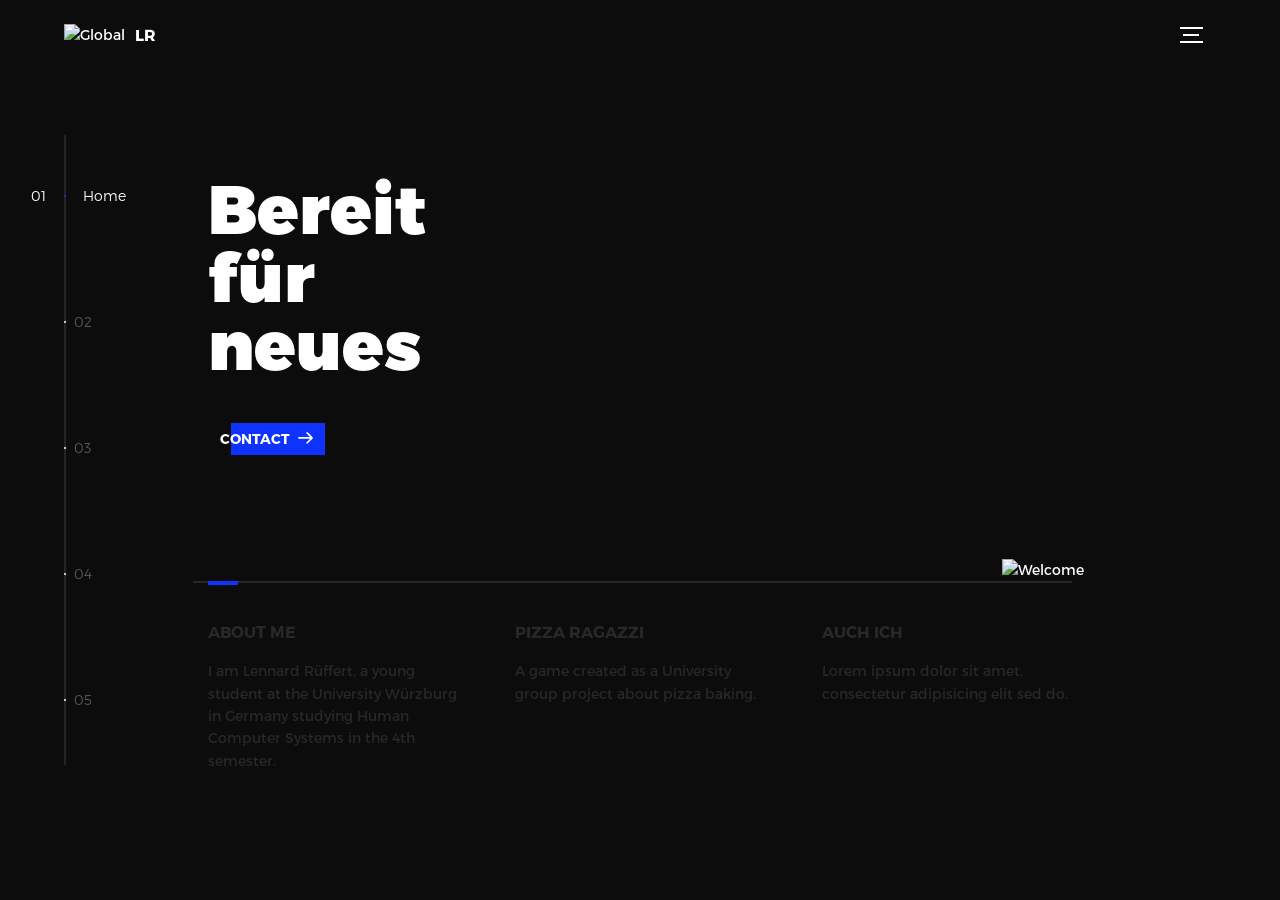
==== index.html @ c8cd91c2 "index update" ====
<!DOCTYPE html>
<html lang="en">
<head>
    <title>LR</title>
    <meta charset="utf-8">
    <meta content="width=device-width, initial-scale=1" name="viewport">
    <meta content="IE=edge" http-equiv="X-UA-Compatible">
    <meta content="Lennard Rüfferts portfolio page" name="description">
    <meta content="global, template, html, sass, jquery" name="keywords">
    <meta content="Lennard Rüffert" name="author">
    <link href="assets/img/favicon.png" rel="shortcut icon" type="image_path/png">
    <link href="assets/css/main.css" rel="stylesheet">
</head>
<body>

<!-- notification for small viewports and landscape oriented smartphones -->
<div class="device-notification">
    <a class="device-notification--logo" href="/temp">
        <img alt="Global" src="assets/img/logo.png">
        <p>LR</p>
    </a>
    <p class="device-notification--message">This site has so much to offer that I must request you orient your device to
        portrait or find a larger screen. You won't be disappointed.</p>
</div>

<div class="perspective effect-rotate-left">
    <div class="container">
        <div class="outer-nav--return"></div>
        <div class="l-viewport" id="viewport">
            <div class="l-wrapper">
                <header class="header">
                    <a class="header--logo" href="index.html">
                        <img alt="Global" src="assets/img/logo.png">
                        <p>LR</p>
                    </a>
                    <button class="header--cta cta">Contact Me</button>
                    <div class="header--nav-toggle">
                        <span></span>
                    </div>
                </header>
                <nav class="l-side-nav">
                    <ul class="side-nav">
                        <li class="is-active"><span>Home</span></li>
                        <li><span>Projects</span></li>
                        <li><span>About me</span></li>
                        <li><span>Location</span></li>
                        <li><span>Contact me</span></li>
                    </ul>
                </nav>
                <ul class="l-main-content main-content">
                    <li class="l-section section section--is-active">
                        <div class="intro">
                            <div class="intro--banner">
                                <h1>Bereit<br>für<br>neues</h1>
                                <button class="cta">Contact
                                    <svg id="Layer_1" style="enable-background:new 0 0 150 118;" version="1.1"
                                         viewBox="0 0 150 118" x="0px"
                                         xml:space="preserve" xmlns="http://www.w3.org/2000/svg"
                                         y="0px">
                  <g transform="translate(0.000000,118.000000) scale(0.100000,-0.100000)">
                    <path d="M870,1167c-34-17-55-57-46-90c3-15,81-100,194-211l187-185l-565-1c-431,0-571-3-590-13c-55-28-64-94-18-137c21-20,33-20,597-20h575l-192-193C800,103,794,94,849,39c20-20,39-29,61-29c28,0,63,30,298,262c147,144,272,271,279,282c30,51,23,60-219,304C947,1180,926,1196,870,1167z"/>
                  </g>
                  </svg>
                                    <span class="btn-background"></span>
                                </button>
                                <img alt="Welcome" src="assets/img/introduction-visual.png">
                            </div>
                            <div class="intro--options">
                                <a href="/temp">
                                    <h3>About me</h3>
                                    <p>I am Lennard Rüffert, a young student at the University Würzburg in Germany
                                        studying Human Computer Systems in the 4th semester.</p>
                                </a>
                                <a href="/pizzaRagazzi">
                                    <h3>Pizza Ragazzi</h3>
                                    <p>A game created as a University group project about pizza baking.</p>
                                </a>
                                <a href="/temp">
                                    <h3>Auch ich</h3>
                                    <p>Lorem ipsum dolor sit amet, consectetur adipisicing elit sed do.</p>
                                </a>
                            </div>
                        </div>
                    </li>
                    <li class="l-section section">
                        <div class="work">
                            <h2>Selected projects</h2>
                            <div class="work--lockup">
                                <ul class="slider">
                                    <li class="slider--item slider--item-left">
                                        <a href="/temp">
                                            <div class="slider--item-image">
                                                <img alt="Victory" src="assets/img/work-victory.jpg">
                                            </div>
                                            <p class="slider--item-title">Temp</p>
                                            <p class="slider--item-description">Temp</p>
                                        </a>
                                    </li>
                                    <li class="slider--item slider--item-center">
                                        <a href="/pizzaRagazzi/">
                                            <div class="slider--item-image">
                                                <img alt="Metiew and Smith" src="assets/img/pizza_ragazzi.jpg">
                                            </div>
                                            <p class="slider--item-title">Pizza Ragazzi</p>
                                            <p class="slider--item-description">Pizzabacken auf die Spitze
                                                getrieben!</p>
                                        </a>
                                    </li>
                                    <li class="slider--item slider--item-right">
                                        <a href="/temp">
                                            <div class="slider--item-image">
                                                <img alt="Alex Nowak" src="assets/img/work-alex-nowak.jpg">
                                            </div>
                                            <p class="slider--item-title">Temp</p>
                                            <p class="slider--item-description">Temp</p>
                                        </a>
                                    </li>
                                </ul>
                                <div class="slider--prev">
                                    <svg id="Layer_1" style="enable-background:new 0 0 150 118;" version="1.1"
                                         viewBox="0 0 150 118" x="0px"
                                         xml:space="preserve" xmlns="http://www.w3.org/2000/svg"
                                         y="0px">
                  <g transform="translate(0.000000,118.000000) scale(0.100000,-0.100000)">
                    <path d="M561,1169C525,1155,10,640,3,612c-3-13,1-36,8-52c8-15,134-145,281-289C527,41,562,10,590,10c22,0,41,9,61,29
                    c55,55,49,64-163,278L296,510h575c564,0,576,0,597,20c46,43,37,109-18,137c-19,10-159,13-590,13l-565,1l182,180
                    c101,99,187,188,193,199c16,30,12,57-12,84C631,1174,595,1183,561,1169z"/>
                  </g>
                  </svg>
                                </div>
                                <div class="slider--next">
                                    <svg id="Layer_1" style="enable-background:new 0 0 150 118;" version="1.1"
                                         viewBox="0 0 150 118" x="0px"
                                         xml:space="preserve" xmlns="http://www.w3.org/2000/svg"
                                         y="0px">
                  <g transform="translate(0.000000,118.000000) scale(0.100000,-0.100000)">
                    <path d="M870,1167c-34-17-55-57-46-90c3-15,81-100,194-211l187-185l-565-1c-431,0-571-3-590-13c-55-28-64-94-18-137c21-20,33-20,597-20h575l-192-193C800,103,794,94,849,39c20-20,39-29,61-29c28,0,63,30,298,262c147,144,272,271,279,282c30,51,23,60-219,304C947,1180,926,1196,870,1167z"/>
                  </g>
                  </svg>
                                </div>
                            </div>
                        </div>
                    </li>
                    <li class="l-section section">
                        <div class="about">
                            <div class="about--banner">
                                <h2>Studieren<br>und<br>auch<br>ausprobieren</h2>
                                <a href="/temp">Mehr über mich (nicht fertig)
                                    <span>
                    <svg id="Layer_1" style="enable-background:new 0 0 150 118;" version="1.1"
                         viewBox="0 0 150 118" x="0px" xml:space="preserve"
                         xmlns="http://www.w3.org/2000/svg" y="0px">
                    <g transform="translate(0.000000,118.000000) scale(0.100000,-0.100000)">
                      <path d="M870,1167c-34-17-55-57-46-90c3-15,81-100,194-211l187-185l-565-1c-431,0-571-3-590-13c-55-28-64-94-18-137c21-20,33-20,597-20h575l-192-193C800,103,794,94,849,39c20-20,39-29,61-29c28,0,63,30,298,262c147,144,272,271,279,282c30,51,23,60-219,304C947,1180,926,1196,870,1167z"/>
                    </g>
                    </svg>
                  </span>
                                </a>
                                <img alt="About Us" src="assets/img/about-visual.png">
                            </div>
                            <div class="about--options">
                                <a href="/temp">
                                    <h3>Temp</h3>
                                </a>
                                <a href="/temp">
                                    <h3>Temp</h3>
                                </a>
                                <a href="/temp">
                                    <h3>Temp</h3>
                                </a>
                            </div>
                        </div>
                    </li>
                    <li class="l-section section">
                        <div class="contact">
                            <div class="contact--lockup">
                                <div class="modal">
                                    <div class="modal--information">
                                        <p>Universität Würzburg, Deutschland</p>
                                        <a href="mailto:mymail@gmail.com">Email space</a>
                                        <a href="tel:+148126287560">phone number space</a>
                                    </div>
                                    <ul class="modal--options">
                                        <li><a href="https://github.com/lennardrueffert">Github Page</a></li>
                                        <li><a href="#0">temp</a></li>
                                        <li><a href="mailto:mymail@gmail.com">temp</a></li>
                                    </ul>
                                </div>
                            </div>
                        </div>
                    </li>
                    <li class="l-section section">
                        <div class="hire">
                            <h2>You want me to do (This is not working yet)</h2>
                            <!-- checkout formspree.io for easy form setup -->
                            <form class="work-request">
                                <div class="work-request--options">
                  <span class="options-a">
                    <input id="opt-1" type="checkbox" value="app design">
                    <label for="opt-1">
                      <svg id="Layer_1" style="enable-background:new 0 0 150 111;" version="1.1"
                           viewBox="0 0 150 111" x="0px"
                           xml:space="preserve" xmlns="http://www.w3.org/2000/svg" y="0px">
                      <g transform="translate(0.000000,111.000000) scale(0.100000,-0.100000)">
                        <path d="M950,705L555,310L360,505C253,612,160,700,155,700c-6,0-44-34-85-75l-75-75l278-278L550-5l475,475c261,261,475,480,475,485c0,13-132,145-145,145C1349,1100,1167,922,950,705z"/>
                      </g>
                      </svg>
                      App Design
                    </label>
                    <input id="opt-2" type="checkbox" value="graphic design">
                    <label for="opt-2">
                      <svg id="Layer_1" style="enable-background:new 0 0 150 111;" version="1.1"
                           viewBox="0 0 150 111" x="0px"
                           xml:space="preserve" xmlns="http://www.w3.org/2000/svg" y="0px">
                      <g transform="translate(0.000000,111.000000) scale(0.100000,-0.100000)">
                        <path d="M950,705L555,310L360,505C253,612,160,700,155,700c-6,0-44-34-85-75l-75-75l278-278L550-5l475,475c261,261,475,480,475,485c0,13-132,145-145,145C1349,1100,1167,922,950,705z"/>
                      </g>
                      </svg>
                      Graphic Design
                    </label>
                    <!--
                    <input id="opt-3" type="checkbox" value="motion design">
                    <label for="opt-3">
                      <svg id="Layer_1" style="enable-background:new 0 0 150 111;" version="1.1"
                           viewBox="0 0 150 111" x="0px"
                           xml:space="preserve" xmlns="http://www.w3.org/2000/svg" y="0px">
                      <g transform="translate(0.000000,111.000000) scale(0.100000,-0.100000)">
                        <path d="M950,705L555,310L360,505C253,612,160,700,155,700c-6,0-44-34-85-75l-75-75l278-278L550-5l475,475c261,261,475,480,475,485c0,13-132,145-145,145C1349,1100,1167,922,950,705z"/>
                      </g>
                      </svg>
                      Motion Design
                    </label>
                    -->
                  </span>
                                    <span class="options-b">
                    <input id="opt-4" type="checkbox" value="ux design">
                    <label for="opt-4">
                      <svg id="Layer_1" style="enable-background:new 0 0 150 111;" version="1.1"
                           viewBox="0 0 150 111" x="0px"
                           xml:space="preserve" xmlns="http://www.w3.org/2000/svg" y="0px">
                      <g transform="translate(0.000000,111.000000) scale(0.100000,-0.100000)">
                        <path d="M950,705L555,310L360,505C253,612,160,700,155,700c-6,0-44-34-85-75l-75-75l278-278L550-5l475,475c261,261,475,480,475,485c0,13-132,145-145,145C1349,1100,1167,922,950,705z"/>
                      </g>
                      </svg>
                      UX Design
                    </label>
                    <input id="opt-5" type="checkbox" value="webdesign">
                    <label for="opt-5">
                      <svg id="Layer_1" style="enable-background:new 0 0 150 111;" version="1.1"
                           viewBox="0 0 150 111" x="0px"
                           xml:space="preserve" xmlns="http://www.w3.org/2000/svg" y="0px">
                      <g transform="translate(0.000000,111.000000) scale(0.100000,-0.100000)">
                        <path d="M950,705L555,310L360,505C253,612,160,700,155,700c-6,0-44-34-85-75l-75-75l278-278L550-5l475,475c261,261,475,480,475,485c0,13-132,145-145,145C1349,1100,1167,922,950,705z"/>
                      </g>
                      </svg>
                      Webdesign
                    </label>
                    <!--
                    <input id="opt-6" type="checkbox" value="marketing">
                    <label for="opt-6">
                      <svg id="Layer_1" style="enable-background:new 0 0 150 111;" version="1.1"
                           viewBox="0 0 150 111" x="0px"
                           xml:space="preserve" xmlns="http://www.w3.org/2000/svg" y="0px">
                      <g transform="translate(0.000000,111.000000) scale(0.100000,-0.100000)">
                        <path d="M950,705L555,310L360,505C253,612,160,700,155,700c-6,0-44-34-85-75l-75-75l278-278L550-5l475,475c261,261,475,480,475,485c0,13-132,145-145,145C1349,1100,1167,922,950,705z"/>
                      </g>
                      </svg>
                      Marketing
                    </label>
                    -->
                  </span>
                                </div>
                                <div class="work-request--information">
                                    <div class="information-name">
                                        <input id="name" spellcheck="false" type="text">
                                        <label for="name">Name</label>
                                    </div>
                                    <div class="information-email">
                                        <input id="email" spellcheck="false" type="email">
                                        <label for="email">Email</label>
                                    </div>
                                </div>
                                <input type="submit" value="Send Request">
                            </form>
                        </div>
                    </li>
                </ul>
            </div>
        </div>
    </div>
    <ul class="outer-nav">
        <li class="is-active">Home</li>
        <li>Projects</li>
        <li>About</li>
        <li>Location</li>
        <li>Contact me</li>
    </ul>
</div>

<script src="https://ajax.googleapis.com/ajax/libs/jquery/2.2.4/jquery.min.js"></script>
<script>window.jQuery || document.write('<script src="assets/js/vendor/jquery-2.2.4.min.js"><\/script>')</script>
<script src="assets/js/functions-min.js"></script>
</body>
</html>
---- assets/css/main.css ----
@charset "UTF-8";
@font-face {
    font-family: "Montserrat";
    src: url("fonts/Montserrat-Black.eot");
    src: local("☺"), url("fonts/Montserrat-Black.woff") format("woff"), url("fonts/Montserrat-Black.ttf") format("truetype"), url("fonts/Montserrat-Black.svg") format("svg");
    font-weight: 900;
    font-style: normal;
}

@font-face {
    font-family: "Montserrat";
    src: url("fonts/Montserrat-Bold.eot");
    src: local("☺"), url("fonts/Montserrat-Bold.woff") format("woff"), url("fonts/Montserrat-Bold.ttf") format("truetype"), url("fonts/Montserrat-Bold.svg") format("svg");
    font-weight: 700;
    font-style: normal;
}

@font-face {
    font-family: "Montserrat";
    src: url("fonts/Montserrat-Regular.eot");
    src: local("☺"), url("fonts/Montserrat-Regular.woff") format("woff"), url("fonts/Montserrat-Regular.ttf") format("truetype"), url("fonts/Montserrat-Regular.svg") format("svg");
    font-weight: 400;
    font-style: normal;
}

@font-face {
    font-family: "Montserrat";
    src: url("fonts/Montserrat-Light.eot");
    src: local("☺"), url("fonts/Montserrat-Light.woff") format("woff"), url("fonts/Montserrat-Light.ttf") format("truetype"), url("fonts/Montserrat-Light.svg") format("svg");
    font-weight: 300;
    font-style: normal;
}

/*! normalize.css v3.0.2 | MIT License | git.io/normalize */
html {
    font-family: sans-serif;
    -ms-text-size-adjust: 100%;
    -webkit-text-size-adjust: 100%;
}

body {
    margin: 0;
}

article,
aside,
details,
figcaption,
figure,
footer,
header,
hgroup,
main,
menu,
nav,
section,
summary {
    display: block;
}

audio,
canvas,
progress,
video {
    display: inline-block;
    vertical-align: baseline;
}

audio:not([controls]) {
    display: none;
    height: 0;
}

[hidden],
template {
    display: none;
}

a {
    background-color: transparent;
}

a:active,
a:hover {
    outline: 0;
}

abbr[title] {
    border-bottom: 1px dotted;
}

b,
strong {
    font-weight: bold;
}

dfn {
    font-style: italic;
}

h1 {
    font-size: 2em;
    margin: 0.67em 0;
}

mark {
    background: #ff0;
    color: #000;
}

small {
    font-size: 80%;
}

sub,
sup {
    font-size: 75%;
    line-height: 0;
    position: relative;
    vertical-align: baseline;
}

sup {
    top: -0.5em;
}

sub {
    bottom: -0.25em;
}

img {
    border: 0;
}

svg:not(:root) {
    overflow: hidden;
}

figure {
    margin: 1em 40px;
}

hr {
    -moz-box-sizing: content-box;
    box-sizing: content-box;
    height: 0;
}

pre {
    overflow: auto;
}

code,
kbd,
pre,
samp {
    font-family: monospace, monospace;
    font-size: 1em;
}

button,
input,
optgroup,
select,
textarea {
    color: inherit;
    font: inherit;
    margin: 0;
}

button {
    overflow: visible;
}

button,
select {
    text-transform: none;
}

button,
html input[type=button],
input[type=reset],
input[type=submit] {
    -webkit-appearance: button;
    cursor: pointer;
}

button[disabled],
html input[disabled] {
    cursor: default;
}

button::-moz-focus-inner,
input::-moz-focus-inner {
    border: 0;
    padding: 0;
}

input {
    line-height: normal;
}

input[type=checkbox],
input[type=radio] {
    box-sizing: border-box;
    padding: 0;
}

input[type=number]::-webkit-inner-spin-button,
input[type=number]::-webkit-outer-spin-button {
    height: auto;
}

input[type=search] {
    -webkit-appearance: textfield;
    -moz-box-sizing: content-box;
    -webkit-box-sizing: content-box;
    box-sizing: content-box;
}

input[type=search]::-webkit-search-cancel-button,
input[type=search]::-webkit-search-decoration {
    -webkit-appearance: none;
}

fieldset {
    border: 1px solid #c0c0c0;
    margin: 0 2px;
    padding: 0.35em 0.625em 0.75em;
}

legend {
    border: 0;
    padding: 0;
}

textarea {
    overflow: auto;
}

optgroup {
    font-weight: bold;
}

table {
    border-collapse: collapse;
    border-spacing: 0;
}

td,
th {
    padding: 0;
}

::selection {
    background: #FFF498;
}

::-moz-selection {
    background: #FFF498;
}

img::selection {
    background: transparent;
}

img::-moz-selection {
    background: transparent;
}

body {
    -webkit-tap-highlight-color: #FFF498;
}

body {
    background-color: #0c0c0c;
    font-size: 14px;
    line-height: 1.6;
    font-family: "Montserrat", sans-serif;
    color: #fff;
    -webkit-font-smoothing: antialiased;
    -webkit-text-size-adjust: 100%;
}

.l-viewport {
    position: relative;
    width: 100%;
    height: 100vh;
    box-shadow: 0 0 45px 5px rgba(0, 0, 0, 0.85);
    overflow: hidden;
}

.l-wrapper {
    position: relative;
    width: 1440px;
    max-width: 90%;
    height: 100%;
    margin: 0 auto;
}

.l-side-nav {
    position: absolute;
    left: 0;
    display: flex;
    height: 100%;
    align-items: center;
}

.l-side-nav::before {
    content: "";
    position: absolute;
    top: 50%;
    left: 0;
    transform: translateY(-50%);
    width: 2px;
    height: 70%;
    max-height: 750px;
    background-color: #555;
    opacity: 0.35;
    z-index: 10;
}

@media (max-width: 1180px) {
    .l-side-nav {
        display: none;
    }
}

.l-main-content {
    position: relative;
    width: 100%;
    height: 100%;
    margin: 0;
    padding: 0;
    list-style: none;
}

.l-section {
    position: absolute;
    width: 100%;
    height: 100%;
}

.device-notification {
    display: none;
    position: fixed;
    top: 0;
    left: 0;
    width: 100%;
    height: 100%;
    flex-direction: column;
    align-items: center;
    justify-content: center;
    background-color: #0c0c0c;
    z-index: 12;
}

.device-notification--logo {
    display: flex;
    align-items: center;
    text-decoration: none;
    color: #fff;
}

.device-notification--logo p {
    margin: 0 0 0 10px;
    font-size: 16px;
    font-weight: 700;
    text-transform: uppercase;
}

.device-notification--message {
    width: 70%;
    margin: 30px 0 0 0;
    font-weight: 700;
    text-align: center;
}

@media (max-width: 767px) and (min-width: 601px) and (max-height: 680px) {
    .device-notification {
        display: flex;
    }
}

@media (max-width: 600px) and (min-width: 480px) and (max-height: 580px) {
    .device-notification {
        display: flex;
    }
}

@media (max-width: 736px) and (min-width: 360px) and (orientation: landscape) {
    .device-notification {
        display: flex;
    }
}

@media (max-width: 359px) {
    .device-notification {
        display: flex;
    }
}

.section {
    opacity: 0;
    visibility: hidden;
    transition: opacity 0.4s ease-in-out, visibility 0s 0.4s;
}

.section--is-active {
    opacity: 1;
    visibility: visible;
    z-index: 1;
    transition: opacity 0.4s ease-in-out 0.4s;
}

.section--next {
    transform: translateY(-45px);
    transition: transform 0.4s ease-in-out;
}

.section--prev {
    transform: translateY(45px);
    transition: transform 0.4s ease-in-out;
}

.header {
    position: absolute;
    top: 0;
    left: 0;
    display: flex;
    width: 100%;
    height: 70px;
    align-items: center;
    justify-content: space-between;
    z-index: 10;
}

.header--logo {
    display: flex;
    align-items: center;
    text-decoration: none;
    color: #fff;
}

.header--logo p {
    margin: 0 0 0 10px;
    font-size: 16px;
    font-weight: 700;
    text-transform: uppercase;
}

.header--nav-toggle {
    display: flex;
    width: 50px;
    height: 50px;
    flex-direction: column;
    align-items: center;
    justify-content: center;
    cursor: pointer;
}

.header--nav-toggle span, .header--nav-toggle::before, .header--nav-toggle::after {
    content: "";
    position: relative;
    width: 16px;
    height: 2px;
    background-color: #fff;
}

.header--nav-toggle::before {
    bottom: 5px;
    width: 23px;
}

.header--nav-toggle::after {
    top: 5px;
    width: 23px;
}

.header--cta {
    position: absolute;
    top: 50%;
    left: 50%;
    transform: translate(-50%, -50%);
    padding: 0 20px;
    line-height: 30px;
    text-decoration: none;
    color: #fff;
    font-weight: 700;
    text-transform: uppercase;
    background-color: #0f33ff;
    border: none;
    opacity: 0;
    visibility: hidden;
    transition: opacity 0.4s ease-in-out, visibility 0s 0.4s;
}

.header--cta:focus {
    outline: none;
}

.header--cta.is-active {
    opacity: 1;
    visibility: visible;
    transition: opacity 0.4s ease-in-out 0.4s;
}

@media (max-width: 767px) {
    .header--cta {
        display: none;
    }
}

.side-nav {
    position: relative;
    display: flex;
    width: 100px;
    height: 70%;
    max-height: 750px;
    flex-direction: column;
    justify-content: space-around;
    margin: 0;
    padding: 0;
    list-style-position: inside;
    z-index: 10;
}

.side-nav > li {
    position: relative;
    top: -5px;
    color: #fff;
    font-size: 6px;
    cursor: pointer;
}

.side-nav > li span {
    position: relative;
    top: 3px;
    left: 10px;
    color: #fff;
    font-size: 14px;
    font-weight: 300;
    opacity: 0;
    visibility: hidden;
}

.side-nav > li::before {
    position: absolute;
    top: 3px;
    left: 10px;
    color: #555;
    font-size: 14px;
    font-weight: 300;
}

.side-nav li:nth-child(1)::before {
    content: "01";
}

.side-nav li:nth-child(2)::before {
    content: "02";
}

.side-nav li:nth-child(3)::before {
    content: "03";
}

.side-nav li:nth-child(4)::before {
    content: "04";
}

.side-nav li:nth-child(5)::before {
    content: "05";
}

.side-nav li.is-active {
    color: #0f33ff;
    transition: color 0.4s ease-in-out;
}

.side-nav li.is-active span {
    opacity: 1;
    visibility: visible;
    transition: opacity 0.4s ease-in-out;
}

.side-nav li.is-active::before {
    left: -33px;
    color: #fff;
}

.intro {
    position: relative;
    display: flex;
    width: 900px;
    max-width: 75%;
    height: 100%;
    flex-direction: column;
    justify-content: center;
    margin: 0 auto;
}

@media (max-width: 1180px) {
    .intro {
        max-width: 100%;
    }
}

.intro--banner {
    position: relative;
    height: 475px;
}

.intro--banner::before {
    content: "";
    position: absolute;
    bottom: 20px;
    left: -15px;
    right: 0;
    height: 2px;
    background-color: #282828;
}

.intro--banner::after {
    content: "";
    position: absolute;
    bottom: 18px;
    left: 0;
    width: 30px;
    height: 4px;
    background-color: #0f33ff;
}

.intro--banner h1 {
    position: relative;
    font-size: 68px;
    font-weight: 900;
    line-height: 1;
    z-index: 1;
}

.intro--banner button {
    position: relative;
    padding: 5px 17px 5px 12px;
    font-weight: 700;
    text-transform: uppercase;
    background-color: transparent;
    border: none;
}

.intro--banner button .btn-background {
    position: absolute;
    top: 0;
    left: 23px;
    right: 0;
    height: 100%;
    background-color: #0f33ff;
    z-index: -1;
    transition: left 0.2s ease-in-out;
}

.intro--banner button:hover .btn-background {
    left: 0;
}

.intro--banner button:focus {
    outline: none;
}

.intro--banner button svg {
    position: relative;
    left: 5px;
    width: 15px;
    fill: #fff;
}

.intro--banner img {
    position: absolute;
    bottom: 21px;
    right: -12px;
}

.intro--options {
    display: flex;
    justify-content: space-between;
    margin: 0;
    padding: 0;
    list-style: none;
}

.intro--options > a {
    max-width: 250px;
    text-decoration: none;
    color: #282828;
    transition: color 0.2s ease-in-out;
}

.intro--options > a:hover {
    color: #fff;
}

.intro--options h3 {
    font-size: 16px;
    text-transform: uppercase;
}

.intro--options p {
    margin-bottom: 0;
}

@media (max-width: 900px) {
    .intro--banner {
        height: 380px;
    }

    .intro--banner h1 {
        font-size: 55px;
    }

    .intro--banner img {
        width: 430px;
    }

    .intro--options > a {
        margin-right: 30px;
    }

    .intro--options > a:last-child {
        margin-right: 0;
    }
}

@media (max-width: 767px) {
    .intro--banner {
        height: 305px;
    }

    .intro--banner h1 {
        font-size: 44px;
    }

    .intro--banner img {
        width: 330px;
    }

    .intro--options {
        display: block;
    }

    .intro--options > a {
        display: block;
        max-width: 100%;
        margin: 0 0 30px 0;
    }

    .intro--options > a:last-child {
        margin-bottom: 0;
    }
}

@media (max-width: 600px) {
    .intro--banner {
        height: 360px;
    }

    .intro--banner h1 {
        font-size: 55px;
    }

    .intro--banner img {
        display: none;
    }
}

@media (max-width: 600px) and (max-height: 750px) {
    .intro--banner {
        height: auto;
    }

    .intro--banner::before, .intro--banner::after {
        display: none;
    }

    .intro--banner h1 {
        margin-top: 0;
    }

    .intro--options {
        display: none;
    }
}

.work {
    position: relative;
    display: flex;
    width: 960px;
    max-width: 80%;
    height: 100%;
    flex-direction: column;
    justify-content: center;
    margin: 0 auto;
}

@media (max-width: 1180px) {
    .work {
        max-width: 100%;
    }
}

.work h2 {
    margin: 0 0 20px 0;
    font-size: 30px;
    text-align: center;
}

.work--lockup {
    position: relative;
}

.work--lockup .slider {
    position: relative;
    display: flex;
    width: 80%;
    margin: 0 auto;
    padding: 0;
    list-style: none;
}

.work--lockup .slider--item {
    position: absolute;
    display: none;
    text-align: center;
}

.work--lockup .slider--item a {
    text-decoration: none;
    color: #858585;
}

.work--lockup .slider--item-title {
    margin-top: 10px;
    font-size: 12px;
    font-weight: 700;
    text-transform: uppercase;
}

.work--lockup .slider--item-description {
    display: none;
    max-width: 250px;
    margin: 0 auto;
}

.work--lockup .slider--item-image {
    width: 150px;
    height: 150px;
    margin: 0 auto;
    border-radius: 50%;
    overflow: hidden;
}

.work--lockup .slider--item-image img {
    width: 100%;
}

.work--lockup .slider--item-left {
    top: 50%;
    left: 0;
    transform: translateY(-50%);
    display: block;
}

.work--lockup .slider--item-right {
    top: 50%;
    right: 0;
    transform: translateY(-50%);
    display: block;
}

.work--lockup .slider--item-center {
    position: relative;
    top: 30px;
    left: 50%;
    transform: translateX(-50%);
    display: block;
}

.work--lockup .slider--item-center a {
    color: #fff;
}

.work--lockup .slider--item-center .slider--item-title {
    margin-top: 25px;
    font-size: 16px;
}

.work--lockup .slider--item-center .slider--item-description {
    display: block;
}

.work--lockup .slider--item-center .slider--item-image {
    width: 300px;
    height: 300px;
}

.work--lockup .slider--next,
.work--lockup .slider--prev {
    position: absolute;
    top: 160px;
    display: flex;
    width: 50px;
    height: 50px;
    align-items: center;
    justify-content: center;
    background-color: #282828;
    border-radius: 50%;
    cursor: pointer;
}

.work--lockup .slider--next svg,
.work--lockup .slider--prev svg {
    width: 20px;
    fill: #fff;
}

.work--lockup .slider--next {
    right: 0;
}

.work--lockup .slider--prev {
    left: 0;
}

@media (max-width: 900px) {
    .work--lockup .slider--item-image {
        width: 120px;
        height: 120px;
    }

    .work--lockup .slider--item-center .slider--item-image {
        width: 240px;
        height: 240px;
    }

    .work--lockup .slider--next,
    .work--lockup .slider--prev {
        top: 130px;
    }
}

@media (max-width: 767px) {
    .work--lockup .slider {
        width: 75%;
    }

    .work--lockup .slider--item-image {
        width: 90px;
        height: 90px;
    }

    .work--lockup .slider--item-center .slider--item-image {
        width: 190px;
        height: 190px;
    }

    .work--lockup .slider--next,
    .work--lockup .slider--prev {
        top: 105px;
    }
}

@media (max-width: 600px) {
    .work--lockup .slider {
        width: auto;
    }

    .work--lockup .slider--item-left, .work--lockup .slider--item-right {
        display: none;
    }
}

.about {
    position: relative;
    display: flex;
    width: 900px;
    max-width: 75%;
    height: 100%;
    flex-direction: column;
    justify-content: center;
    margin: 0 auto;
}

@media (max-width: 1180px) {
    .about {
        max-width: 100%;
    }
}

.about--banner {
    position: relative;
    height: 475px;
}

.about--banner::before {
    content: "";
    position: absolute;
    top: 20px;
    left: 200px;
    transform: rotate(-25deg);
    border: 5px solid #0f33ff;
    border-right-color: transparent;
    border-bottom-color: transparent;
}

.about--banner::after {
    content: "";
    position: absolute;
    top: 75px;
    left: 400px;
    transform: rotate(45deg);
    width: 10px;
    height: 10px;
    background-color: #0f33ff;
}

.about--banner h2 {
    position: relative;
    margin-top: 35px;
    font-size: 68px;
    font-weight: 900;
    line-height: 1;
    z-index: 1;
}

.about--banner h2::before {
    content: "";
    position: absolute;
    top: 60px;
    left: 268px;
    width: 30px;
    height: 30px;
    background-color: #0f33ff;
    border-radius: 50%;
}

.about--banner h2::after {
    content: "";
    position: absolute;
    top: 255px;
    left: 255px;
    width: 10px;
    height: 10px;
    background-color: #0f33ff;
}

.about--banner a {
    padding: 5px 17px 5px 0;
    text-decoration: none;
    color: #fff;
    font-weight: 700;
    text-transform: uppercase;
    background-color: transparent;
}

.about--banner a:hover svg {
    left: 10px;
}

.about--banner a svg {
    position: relative;
    left: 5px;
    width: 15px;
    fill: #fff;
    transition: left 0.2s ease-in-out;
}

.about--banner img {
    position: absolute;
    bottom: -90px;
    right: -12px;
}

.about--options {
    display: flex;
    max-width: 600px;
    justify-content: space-between;
    margin: 0;
    padding: 0;
    list-style: none;
}

.about--options > a {
    position: relative;
    width: 150px;
    height: 75px;
    text-decoration: none;
    color: #fff;
    border: 10px solid #0f33ff;
    background-position: center;
    background-size: cover;
    background-repeat: no-repeat;
}

.about--options > a:nth-child(1) {
    background-image: url("../img/about-winners.jpg");
}

.about--options > a:nth-child(2) {
    background-image: url("../img/about-philosophy.jpg");
}

.about--options > a:nth-child(3) {
    background-image: url("../img/about-history.jpg");
}

.about--options > a:hover h3 {
    bottom: -50px;
}

.about--options h3 {
    position: absolute;
    bottom: -38px;
    left: 10px;
    font-size: 16px;
    text-transform: uppercase;
    transition: bottom 0.2s ease-in-out, left 0.2s ease-in-out;
}

@media (max-width: 767px) {
    .about--banner {
        height: 305px;
    }

    .about--banner::before {
        top: 0;
        left: 125px;
    }

    .about--banner::after {
        top: 35px;
        left: 260px;
    }

    .about--banner h2 {
        margin-top: 10px;
        font-size: 44px;
    }

    .about--banner h2::before {
        top: 28px;
        left: 168px;
    }

    .about--banner h2::after {
        top: 163px;
        left: 163px;
    }

    .about--banner img {
        width: 315px;
    }
}

@media (max-width: 600px) {
    .about--banner {
        height: auto;
    }

    .about--banner::before {
        left: 155px;
    }

    .about--banner::after {
        left: 310px;
    }

    .about--banner h2 {
        margin-top: 0;
        font-size: 55px;
    }

    .about--banner h2::before {
        top: 43px;
        left: 214px;
    }

    .about--banner h2::after {
        top: 205px;
        left: 205px;
    }

    .about--banner img {
        display: none;
    }

    .about--options {
        display: none;
    }
}

.contact {
    position: fixed;
    top: 0;
    left: 0;
    width: 100%;
    height: 100%;
    background-image: url("../img/contact-visual.png");
    background-position: center;
    background-size: cover;
    background-repeat: no-repeat;
}

.contact--lockup {
    position: relative;
    display: flex;
    width: 900px;
    max-width: 75%;
    height: 100%;
    align-items: center;
    justify-content: flex-end;
    margin: 0 auto;
}

@media (max-width: 1180px) {
    .contact--lockup {
        max-width: 90%;
    }
}

@media (max-width: 767px) {
    .contact--lockup {
        justify-content: center;
    }
}

.contact--lockup .modal {
    padding: 45px 45px;
    text-align: center;
    background-color: #0c0c0c;
    box-shadow: 0 0 30px 0 rgba(0, 0, 0, 0.75);
}

.contact--lockup .modal--information p,
.contact--lockup .modal--information a {
    display: block;
    margin: 14px 0;
    text-decoration: none;
    color: #fff;
    font-weight: 700;
}

.contact--lockup .modal--information p {
    margin-top: 0;
}

.contact--lockup .modal--options {
    margin: 0;
    padding: 0;
    list-style: none;
}

.contact--lockup .modal--options > li {
    width: 130px;
    margin: 0 auto 25px auto;
}

.contact--lockup .modal--options li:nth-child(1) {
    background-color: #1769ff;
}

.contact--lockup .modal--options li:nth-child(2) {
    background-color: #ea4c89;
}

.contact--lockup .modal--options li:nth-child(3) {
    margin-bottom: 0;
    background-color: #0f33ff;
    text-transform: uppercase;
}

.contact--lockup .modal--options a {
    display: block;
    width: 100%;
    padding: 8px 0;
    text-decoration: none;
    color: #fff;
    font-weight: 700;
}

.hire {
    position: relative;
    display: flex;
    width: 700px;
    max-width: 75%;
    height: 100%;
    flex-direction: column;
    justify-content: center;
    margin: 0 auto;
}

@media (max-width: 1180px) {
    .hire {
        max-width: 100%;
    }
}

.hire h2 {
    margin: 0 0 20px 0;
    font-size: 30px;
    text-align: center;
}

.work-request {
    display: flex;
    width: 100%;
    flex-direction: column;
    align-items: center;
    color: #fff;
}

.work-request input[type=submit] {
    width: 400px;
    max-width: 100%;
    line-height: 50px;
    font-size: 16px;
    font-weight: 700;
    text-transform: uppercase;
    background-color: #0f33ff;
    border: none;
    border-radius: 0;
}

.work-request input[type=submit]:focus {
    outline: none;
}

.work-request--options {
    display: flex;
    width: 100%;
    flex-direction: column;
    align-items: center;
    margin: 30px 0;
}

.work-request--options .options-a {
    display: flex;
    width: 100%;
    justify-content: space-between;
}

.work-request--options .options-b {
    display: flex;
    width: 72%;
    flex-wrap: wrap;
    justify-content: space-around;
}

.work-request--options label {
    display: block;
    width: 200px;
    margin-bottom: 30px;
    line-height: 50px;
    font-size: 16px;
    font-weight: 700;
    text-align: center;
    border: 2px solid #fff;
    cursor: pointer;
    transition: background-color 0.2s ease-in-out, border-color 0.2s ease-in-out;
}

.work-request--options label svg {
    position: relative;
    left: -5px;
    width: 0;
    fill: #fff;
    transition: width 0.2s ease-in-out;
}

.work-request--options input[type=checkbox] {
    display: none;
}

.work-request--options input[type=checkbox]:checked + label {
    background-color: #0f33ff;
    border-color: #0f33ff;
}

.work-request--options input[type=checkbox]:checked + label svg {
    width: 15px;
}

.work-request--information {
    display: flex;
    width: 100%;
    justify-content: space-between;
    margin-bottom: 60px;
}

.work-request--information .information-name,
.work-request--information .information-email {
    position: relative;
    width: 45%;
    height: 50px;
    font-size: 30px;
    font-weight: 300;
}

.work-request--information input[type=text],
.work-request--information input[type=email] {
    width: 100%;
    padding: 0 0 5px 0;
    background-color: transparent;
    border: none;
    border-bottom: 1px solid #fff;
    border-radius: 0;
}

.work-request--information input[type=text]:focus,
.work-request--information input[type=email]:focus {
    outline: none;
    background-color: #0c0c0c;
}

.work-request--information label {
    position: absolute;
    top: 0;
    left: 0;
    pointer-events: none;
    transition: top 0.2s ease-in-out, font-size 0.2s ease-in-out;
}

.work-request--information input:focus + label,
.work-request--information input.has-value + label {
    top: -15px;
    font-size: 14px;
}

@media (max-width: 767px) {
    .work-request--options {
        flex-direction: row;
        justify-content: space-around;
    }

    .work-request--options .options-a,
    .work-request--options .options-b {
        display: block;
        width: auto;
    }
}

@media (max-width: 600px) {
    .work-request--options {
        margin: 20px 0;
    }
}

@media (max-width: 600px) and (max-width: 415px) {
    .work-request--options {
        justify-content: space-between;
    }
}

@media (max-width: 600px) {
    .work-request--options label {
        width: 150px;
        margin-bottom: 15px;
        font-size: 14px;
    }
}

@media (max-width: 600px) {
    .work-request--options input[type=checkbox]:checked + label svg {
        width: 12px;
    }
}

@media (max-width: 600px) {
    .work-request--information {
        margin-bottom: 30px;
    }

    .work-request--information .information-name,
    .work-request--information .information-email {
        height: 40px;
        font-size: 24px;
    }
}

.perspective {
    position: relative;
    width: 100%;
    height: 100%;
    overflow: hidden;
}

.perspective--modalview {
    position: fixed;
    perspective: 1500px;
}

.container {
    position: relative;
    transform: translateZ(0) translateX(0) rotateY(0deg);
    min-height: 100%;
    outline: 30px solid #0f33ff;
    transition: transform 0.4s;
}

.modalview .container {
    position: absolute;
    width: 100%;
    height: 100%;
    overflow: hidden;
    backface-visibility: hidden;
}

.effect-rotate-left .container {
    transform-origin: 0% 50%;
    transition: transform 0.4s;
}

.effect-rotate-left--animate .container {
    transform: translateZ(-1800px) translateX(-50%) rotateY(45deg);
    outline: 30px solid #0f33ff;
}

.outer-nav {
    position: absolute;
    top: 50%;
    left: 55%;
    transform: translateY(-50%);
    transform-style: preserve-3d;
    margin: 0;
    padding: 0;
    list-style: none;
    text-align: center;
    visibility: hidden;
    transition: visibility 0s 0.2s;
}

.outer-nav.is-vis {
    visibility: visible;
}

.outer-nav--return {
    position: absolute;
    top: 0;
    left: 0;
    width: 100%;
    height: 100%;
    display: none;
    cursor: pointer;
    z-index: 11;
}

.outer-nav--return.is-vis {
    display: block;
}

.outer-nav > li {
    transform-style: preserve-3d;
    transform: translateX(350px) translateZ(-1000px);
    font-size: 55px;
    font-weight: 900;
    opacity: 0;
    cursor: pointer;
    transition: transform 0.2s, opacity 0.2s;
}

.outer-nav > li.is-vis {
    transform: translateX(0) translateZ(0);
    opacity: 1;
    transition: transform 0.4s, opacity 0.4s;
}

.outer-nav > li::before {
    content: "";
    position: absolute;
    top: 50%;
    left: 50%;
    transform: translate(-50%, -25%);
    width: 110%;
    height: 15px;
    opacity: 0;
    background-color: #0f33ff;
}

.outer-nav > li.is-active::before {
    opacity: 1;
}

@media (max-width: 767px) {
    .outer-nav > li {
        font-size: 44px;
    }
}

@media (max-width: 600px) {
    .outer-nav > li {
        font-size: 34px;
    }
}

.outer-nav li.is-vis:nth-child(2) {
    transition-delay: 0.04s;
}

.outer-nav li.is-vis:nth-child(3) {
    transition-delay: 0.08s;
}

.outer-nav li.is-vis:nth-child(4) {
    transition-delay: 0.12s;
}

.outer-nav li.is-vis:nth-child(5) {
    transition-delay: 0.16s;
}

/*# sourceMappingURL=main.css.map */
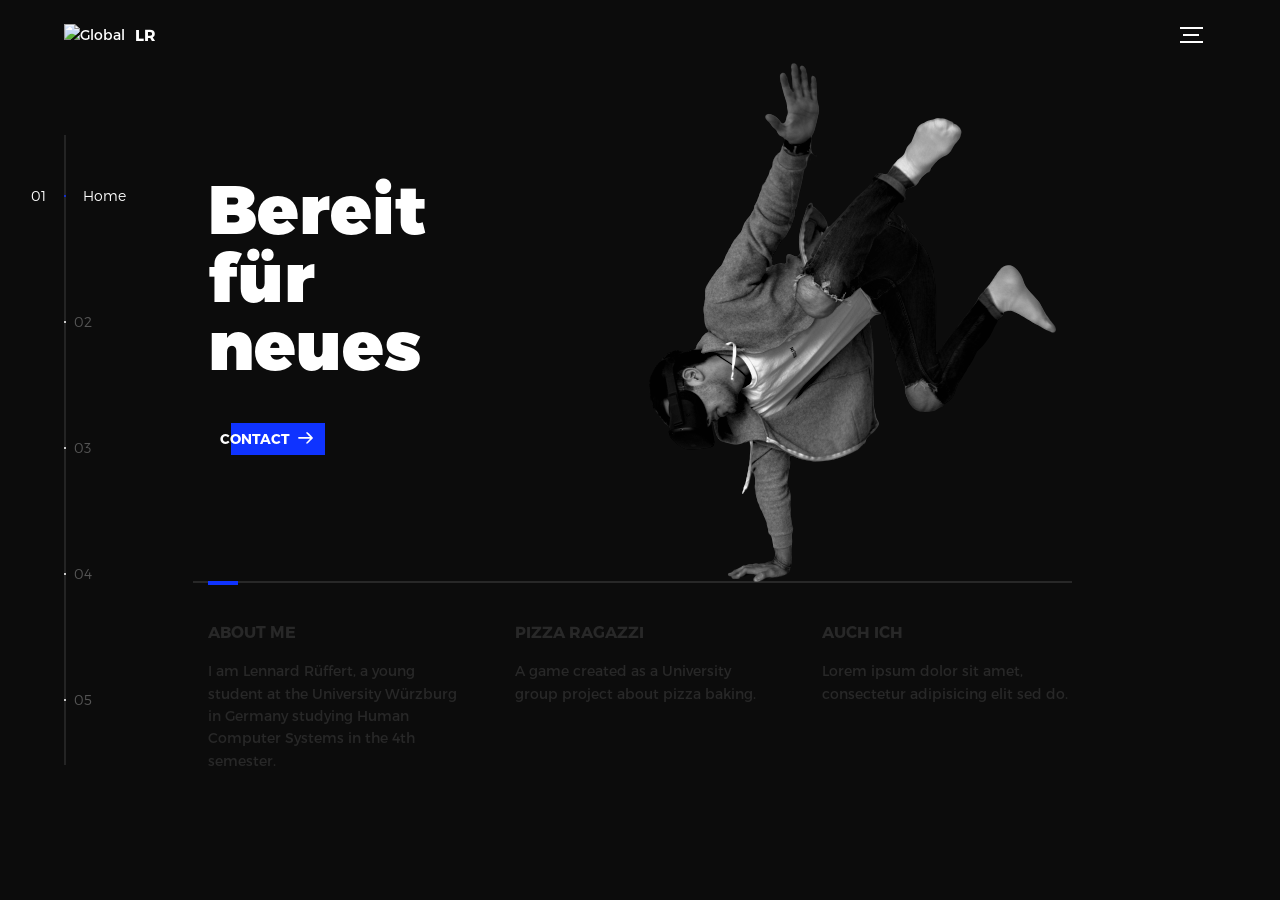
==== commit f17e206b: "index update" ====
--- a/index.html
+++ b/index.html
@@ -63,7 +63,7 @@
                   </svg>
                                     <span class="btn-background"></span>
                                 </button>
-                                <img alt="Welcome" src="assets/img/introduction-visual.png">
+                                <img alt="Welcome" src="assets/img/VR_Breakdance_bw.png">
                             </div>
                             <div class="intro--options">
                                 <a href="/temp">
@@ -156,7 +156,7 @@
                     </svg>
                   </span>
                                 </a>
-                                <img alt="About Us" src="assets/img/about-visual.png">
+                                <img alt="About Us" src="assets/img/about_me_faded_bw.png">
                             </div>
                             <div class="about--options">
                                 <a href="/temp">
@@ -218,19 +218,19 @@
                       </svg>
                       Graphic Design
                     </label>
-                    <!--
-                    <input id="opt-3" type="checkbox" value="motion design">
-                    <label for="opt-3">
-                      <svg id="Layer_1" style="enable-background:new 0 0 150 111;" version="1.1"
-                           viewBox="0 0 150 111" x="0px"
-                           xml:space="preserve" xmlns="http://www.w3.org/2000/svg" y="0px">
-                      <g transform="translate(0.000000,111.000000) scale(0.100000,-0.100000)">
-                        <path d="M950,705L555,310L360,505C253,612,160,700,155,700c-6,0-44-34-85-75l-75-75l278-278L550-5l475,475c261,261,475,480,475,485c0,13-132,145-145,145C1349,1100,1167,922,950,705z"/>
-                      </g>
-                      </svg>
-                      Motion Design
-                    </label>
-                    -->
+                      <!--
+                      <input id="opt-3" type="checkbox" value="motion design">
+                      <label for="opt-3">
+                        <svg id="Layer_1" style="enable-background:new 0 0 150 111;" version="1.1"
+                             viewBox="0 0 150 111" x="0px"
+                             xml:space="preserve" xmlns="http://www.w3.org/2000/svg" y="0px">
+                        <g transform="translate(0.000000,111.000000) scale(0.100000,-0.100000)">
+                          <path d="M950,705L555,310L360,505C253,612,160,700,155,700c-6,0-44-34-85-75l-75-75l278-278L550-5l475,475c261,261,475,480,475,485c0,13-132,145-145,145C1349,1100,1167,922,950,705z"/>
+                        </g>
+                        </svg>
+                        Motion Design
+                      </label>
+                      -->
                   </span>
                                     <span class="options-b">
                     <input id="opt-4" type="checkbox" value="ux design">
@@ -255,19 +255,19 @@
                       </svg>
                       Webdesign
                     </label>
-                    <!--
-                    <input id="opt-6" type="checkbox" value="marketing">
-                    <label for="opt-6">
-                      <svg id="Layer_1" style="enable-background:new 0 0 150 111;" version="1.1"
-                           viewBox="0 0 150 111" x="0px"
-                           xml:space="preserve" xmlns="http://www.w3.org/2000/svg" y="0px">
-                      <g transform="translate(0.000000,111.000000) scale(0.100000,-0.100000)">
-                        <path d="M950,705L555,310L360,505C253,612,160,700,155,700c-6,0-44-34-85-75l-75-75l278-278L550-5l475,475c261,261,475,480,475,485c0,13-132,145-145,145C1349,1100,1167,922,950,705z"/>
-                      </g>
-                      </svg>
-                      Marketing
-                    </label>
-                    -->
+                                        <!--
+                                        <input id="opt-6" type="checkbox" value="marketing">
+                                        <label for="opt-6">
+                                          <svg id="Layer_1" style="enable-background:new 0 0 150 111;" version="1.1"
+                                               viewBox="0 0 150 111" x="0px"
+                                               xml:space="preserve" xmlns="http://www.w3.org/2000/svg" y="0px">
+                                          <g transform="translate(0.000000,111.000000) scale(0.100000,-0.100000)">
+                                            <path d="M950,705L555,310L360,505C253,612,160,700,155,700c-6,0-44-34-85-75l-75-75l278-278L550-5l475,475c261,261,475,480,475,485c0,13-132,145-145,145C1349,1100,1167,922,950,705z"/>
+                                          </g>
+                                          </svg>
+                                          Marketing
+                                        </label>
+                                        -->
                   </span>
                                 </div>
                                 <div class="work-request--information">
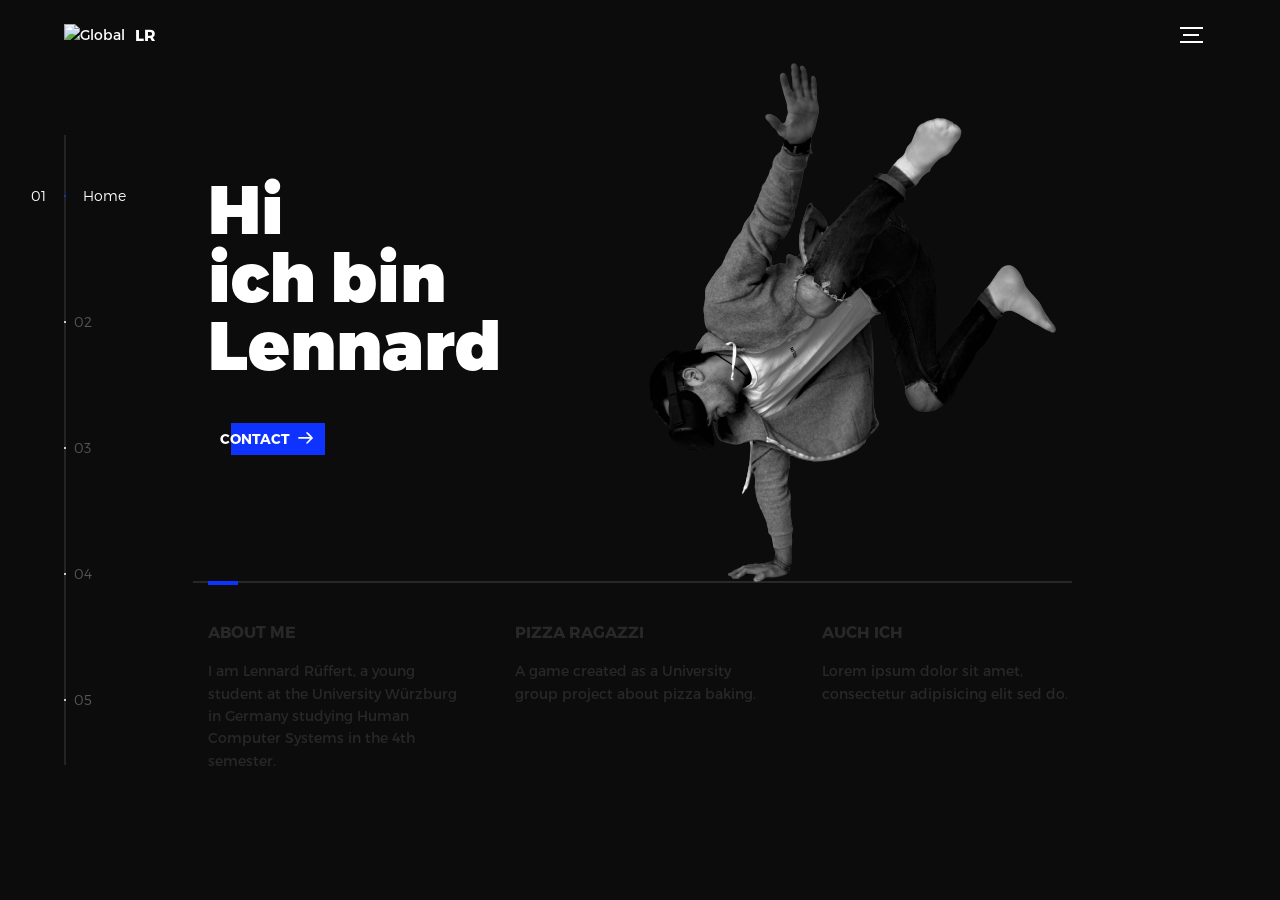
==== commit f73a9c46: "index update" ====
--- a/index.html
+++ b/index.html
@@ -51,7 +51,7 @@
                     <li class="l-section section section--is-active">
                         <div class="intro">
                             <div class="intro--banner">
-                                <h1>Bereit<br>für<br>neues</h1>
+                                <h1>Hi<br>ich bin<br>Lennard</h1>
                                 <button class="cta">Contact
                                     <svg id="Layer_1" style="enable-background:new 0 0 150 118;" version="1.1"
                                          viewBox="0 0 150 118" x="0px"
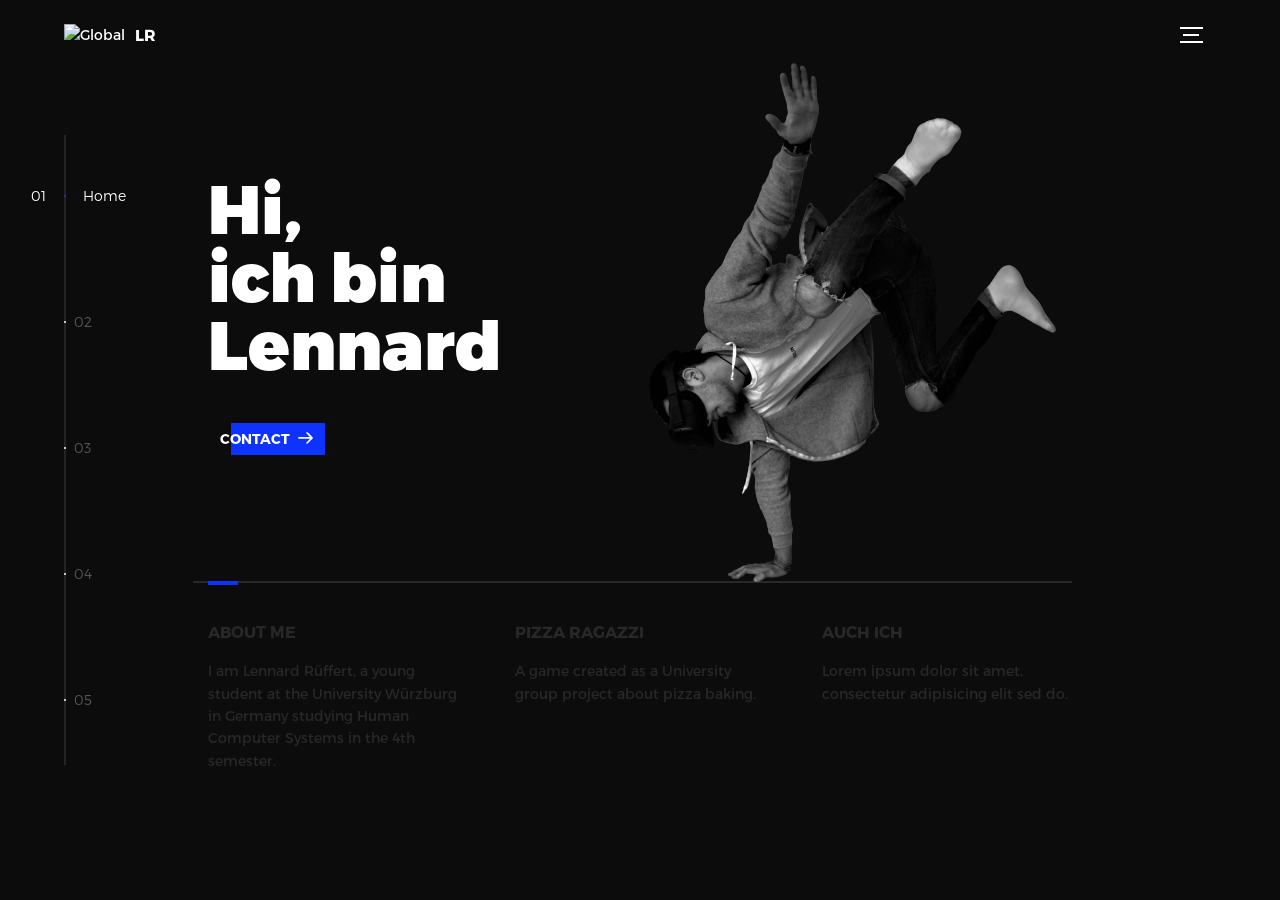
==== commit 216bdda3: "index update" ====
--- a/index.html
+++ b/index.html
@@ -51,7 +51,7 @@
                     <li class="l-section section section--is-active">
                         <div class="intro">
                             <div class="intro--banner">
-                                <h1>Hi<br>ich bin<br>Lennard</h1>
+                                <h1>Hi,<br>ich bin<br>Lennard</h1>
                                 <button class="cta">Contact
                                     <svg id="Layer_1" style="enable-background:new 0 0 150 118;" version="1.1"
                                          viewBox="0 0 150 118" x="0px"
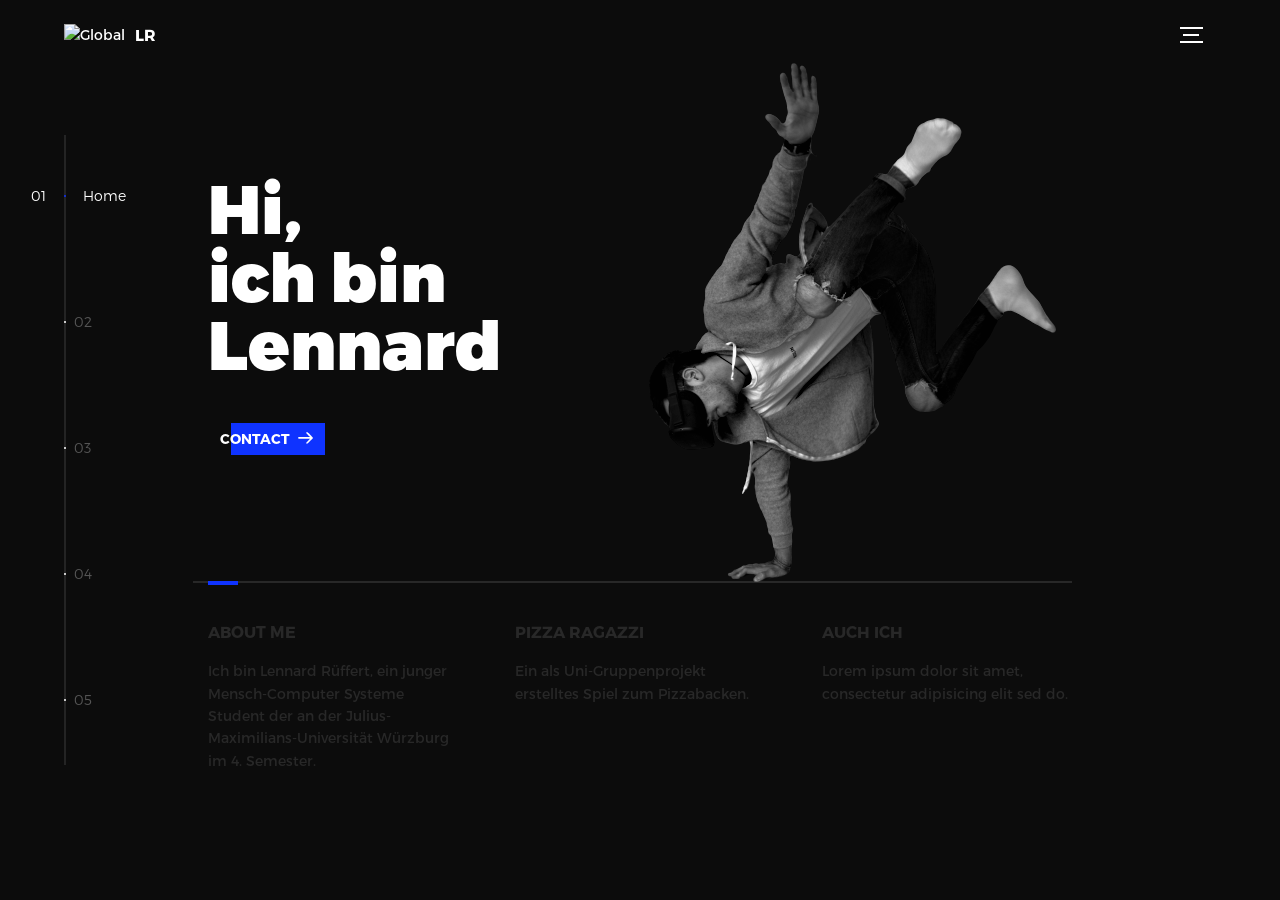
==== commit 5760f146: "Deutsch übersetzung" ====
--- a/index.html
+++ b/index.html
@@ -68,12 +68,12 @@
                             <div class="intro--options">
                                 <a href="/temp">
                                     <h3>About me</h3>
-                                    <p>I am Lennard Rüffert, a young student at the University Würzburg in Germany
-                                        studying Human Computer Systems in the 4th semester.</p>
+                                    <p>Ich bin Lennard Rüffert, ein junger Mensch-Computer Systeme Student der an
+                                        der Julius-Maximilians-Universität Würzburg im 4. Semester.</p>
                                 </a>
                                 <a href="/pizzaRagazzi">
                                     <h3>Pizza Ragazzi</h3>
-                                    <p>A game created as a University group project about pizza baking.</p>
+                                    <p>Ein als Uni-Gruppenprojekt erstelltes Spiel zum Pizzabacken.</p>
                                 </a>
                                 <a href="/temp">
                                     <h3>Auch ich</h3>
@@ -102,8 +102,7 @@
                                                 <img alt="Metiew and Smith" src="assets/img/pizza_ragazzi.jpg">
                                             </div>
                                             <p class="slider--item-title">Pizza Ragazzi</p>
-                                            <p class="slider--item-description">Pizzabacken auf die Spitze
-                                                getrieben!</p>
+                                            <p class="slider--item-description">Pizzabacken auf die Spitze getrieben!</p>
                                         </a>
                                     </li>
                                     <li class="slider--item slider--item-right">
@@ -111,8 +110,8 @@
                                             <div class="slider--item-image">
                                                 <img alt="Alex Nowak" src="assets/img/work-alex-nowak.jpg">
                                             </div>
-                                            <p class="slider--item-title">Temp</p>
-                                            <p class="slider--item-description">Temp</p>
+                                            <p class="slider--item-title">Feather</p>
+                                            <p class="slider--item-description">Mikrofonsoftware-Prototypen aufbauend auf Nutzerfeedback</p>
                                         </a>
                                     </li>
                                 </ul>
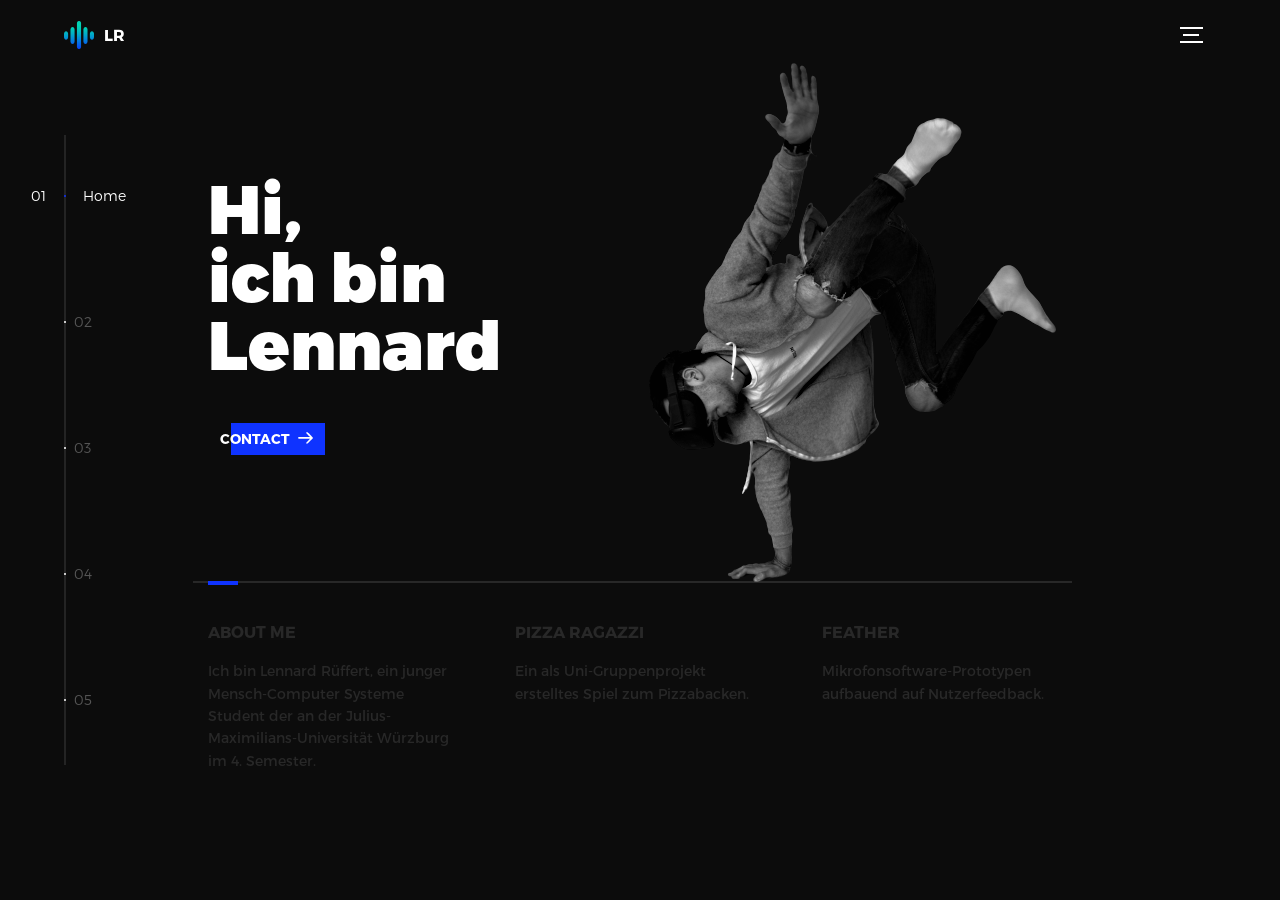
==== commit 8d2289ba: "Fix broken links and placeholder content across site - 404.html: replace broken external kitten imag" ====
--- a/index.html
+++ b/index.html
@@ -15,7 +15,7 @@
 
 <!-- notification for small viewports and landscape oriented smartphones -->
 <div class="device-notification">
-    <a class="device-notification--logo" href="/temp">
+    <a class="device-notification--logo" href="index.html">
         <img alt="Global" src="assets/img/logo.png">
         <p>LR</p>
     </a>
@@ -66,18 +66,18 @@
                                 <img alt="Welcome" src="assets/img/VR_Breakdance_bw.png">
                             </div>
                             <div class="intro--options">
-                                <a href="/temp">
+                                <a href="about_me.html">
                                     <h3>About me</h3>
                                     <p>Ich bin Lennard Rüffert, ein junger Mensch-Computer Systeme Student der an
                                         der Julius-Maximilians-Universität Würzburg im 4. Semester.</p>
                                 </a>
-                                <a href="/pizzaRagazzi">
+                                <a href="pojects/pizzaRagazzi/temp.html">
                                     <h3>Pizza Ragazzi</h3>
                                     <p>Ein als Uni-Gruppenprojekt erstelltes Spiel zum Pizzabacken.</p>
                                 </a>
-                                <a href="/temp">
-                                    <h3>Auch ich</h3>
-                                    <p>Lorem ipsum dolor sit amet, consectetur adipisicing elit sed do.</p>
+                                <a href="https://www.figma.com/proto/m3RmiwDBeX80w3KbyZRBXh/Prototype-Draft-2?node-id=30%3A1150&scaling=min-zoom&page-id=12%3A4336">
+                                    <h3>Feather</h3>
+                                    <p>Mikrofonsoftware-Prototypen aufbauend auf Nutzerfeedback.</p>
                                 </a>
                             </div>
                         </div>
@@ -88,12 +88,12 @@
                             <div class="work--lockup">
                                 <ul class="slider">
                                     <li class="slider--item slider--item-left">
-                                        <a href="/temp">
+                                        <a href="about_me.html">
                                             <div class="slider--item-image">
-                                                <img alt="Victory" src="assets/img/work-victory.jpg">
+                                                <img alt="About Me" src="assets/img/about_me.png">
                                             </div>
-                                            <p class="slider--item-title">Temp</p>
-                                            <p class="slider--item-description">Temp</p>
+                                            <p class="slider--item-title">Über mich</p>
+                                            <p class="slider--item-description">Lennard Rüffert – MCS Student in Würzburg</p>
                                         </a>
                                     </li>
                                     <li class="slider--item slider--item-center">
@@ -106,7 +106,7 @@
                                         </a>
                                     </li>
                                     <li class="slider--item slider--item-right">
-                                        <a href="/temp">
+                                        <a href="https://www.figma.com/proto/m3RmiwDBeX80w3KbyZRBXh/Prototype-Draft-2?node-id=30%3A1150&scaling=min-zoom&page-id=12%3A4336">
                                             <div class="slider--item-image">
                                                 <img alt="Alex Nowak" src="assets/img/work-alex-nowak.jpg">
                                             </div>
@@ -144,7 +144,7 @@
                         <div class="about">
                             <div class="about--banner">
                                 <h2>Studieren<br>und<br>auch<br>ausprobieren</h2>
-                                <a href="/temp">Mehr über mich (nicht fertig)
+                                <a href="about_me.html">Mehr über mich
                                     <span>
                     <svg id="Layer_1" style="enable-background:new 0 0 150 118;" version="1.1"
                          viewBox="0 0 150 118" x="0px" xml:space="preserve"
@@ -158,14 +158,14 @@
                                 <img alt="About Us" src="assets/img/about_me_faded_bw.png">
                             </div>
                             <div class="about--options">
-                                <a href="/temp">
-                                    <h3>Temp</h3>
-                                </a>
-                                <a href="/temp">
-                                    <h3>Temp</h3>
-                                </a>
-                                <a href="/temp">
-                                    <h3>Temp</h3>
+                                <a href="about_me.html">
+                                    <h3>Über mich</h3>
+                                </a>
+                                <a href="pojects/pizzaRagazzi/temp.html">
+                                    <h3>Pizza Ragazzi</h3>
+                                </a>
+                                <a href="https://www.figma.com/proto/m3RmiwDBeX80w3KbyZRBXh/Prototype-Draft-2?node-id=30%3A1150&scaling=min-zoom&page-id=12%3A4336">
+                                    <h3>Feather</h3>
                                 </a>
                             </div>
                         </div>
@@ -181,8 +181,8 @@
                                     </div>
                                     <ul class="modal--options">
                                         <li><a href="https://github.com/lennardrueffert">Github Page</a></li>
-                                        <li><a href="#0">temp</a></li>
-                                        <li><a href="mailto:mymail@gmail.com">temp</a></li>
+                                        <li><a href="https://github.com/lennardrueffert">GitHub</a></li>
+                                        <li><a href="mailto:mymail@gmail.com">E-Mail</a></li>
                                     </ul>
                                 </div>
                             </div>
@@ -190,7 +190,7 @@
                     </li>
                     <li class="l-section section">
                         <div class="hire">
-                            <h2>You want me to do (This is not working yet)</h2>
+                            <h2>Du willst, dass ich...</h2>
                             <!-- checkout formspree.io for easy form setup -->
                             <form class="work-request">
                                 <div class="work-request--options">
